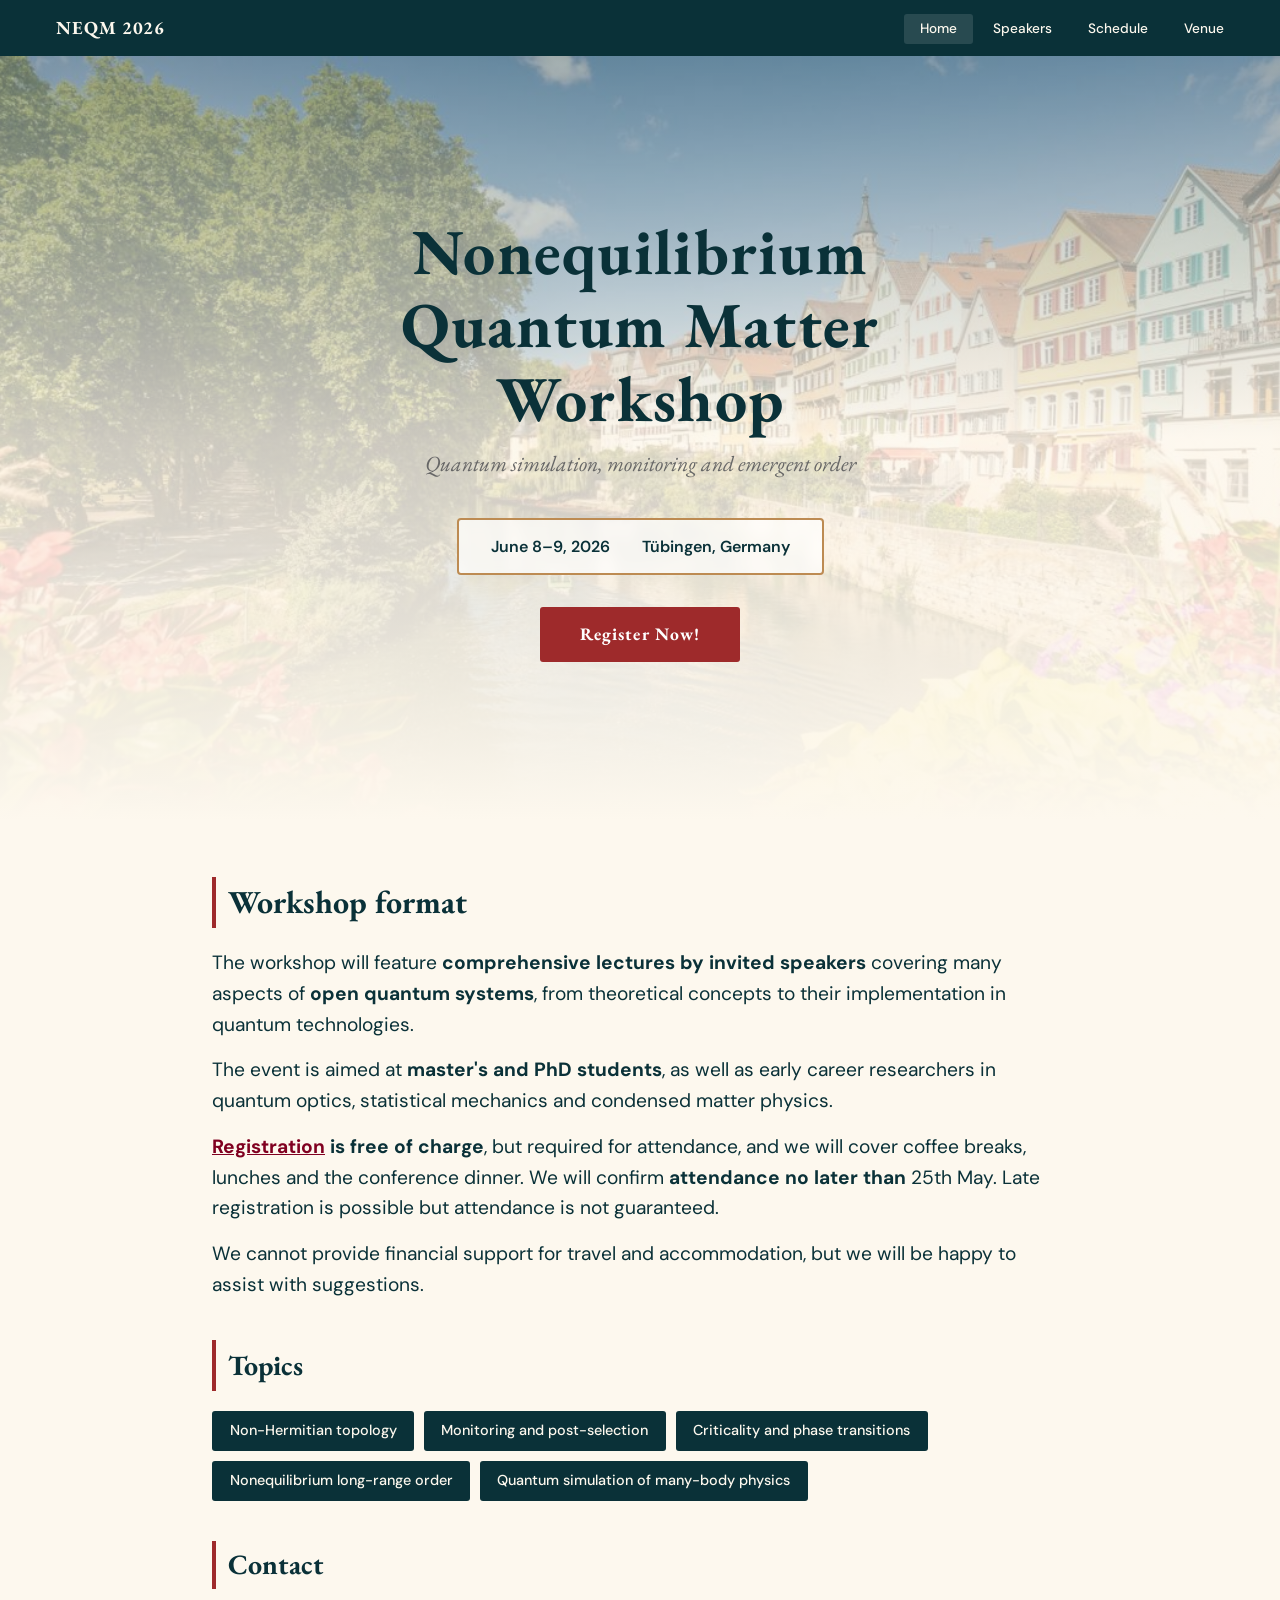
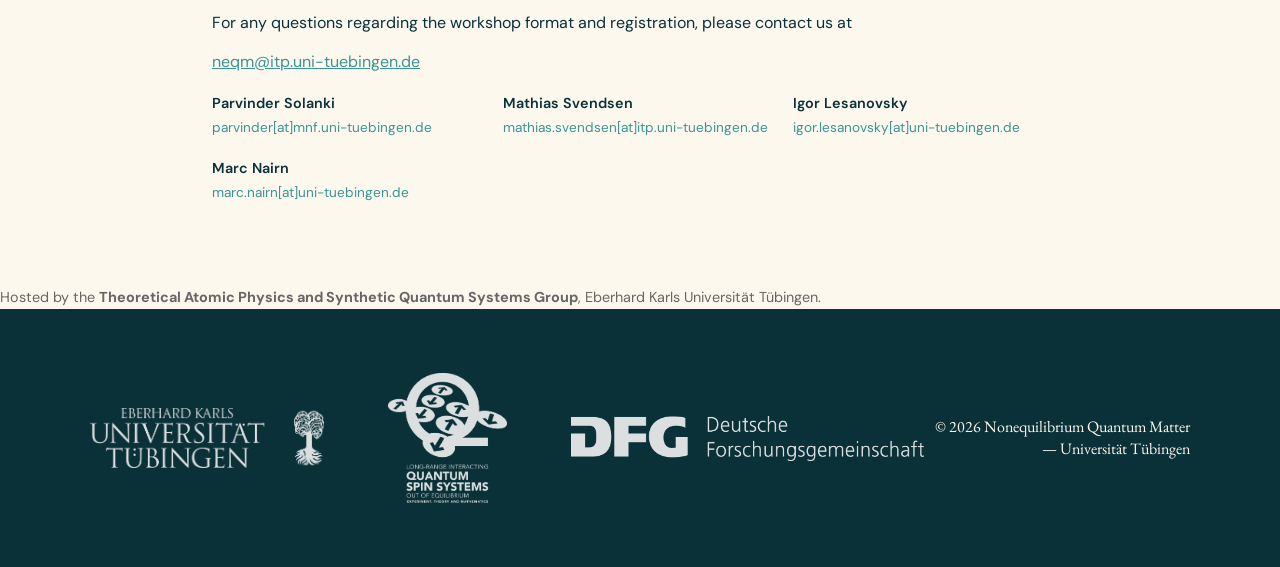
==== index.html @ 1b087402 "Update index.html" ====
<!DOCTYPE html>
<html lang="en">
<head>
  <meta charset="UTF-8">
  <meta name="viewport" content="width=device-width, initial-scale=1.0">
  
  <title>Nonequilibrium Quantum Matter Workshop - Tübingen</title>
  <meta name="description" content="Official website for the NEQM 2026 Workshop in Tübingen, Germany. Exploring quantum simulation, long-range interacting spin systems and monitoring.">
  <meta name="keywords" content="nonequilibrium workshop tübingen, NEQM 2026, quantum simulation workshop, physics conference Germany, Igor Lesanovsky, workshop summer 2026, quantum matter conference, quantum monitoring, non-Hermitian topology, criticality phase transitions, emergent order">

  <meta property="og:title" content="Workshop on Nonequilibrium Quantum Matter">
  <meta property="og:description" content="Join us June 8–9, 2026 in Tübingen for a two day workshop on nonequilibrium many body quantum systems with a focus on theory and quantum simulation.">
  <meta property="og:url" content="https://neqm-2026.github.io/">
  <meta property="og:type" content="website">

  <link rel="stylesheet" href="style.css">


  <script type="application/ld+json">
{
  "@context": "https://schema.org",
  "@type": "Event",
  "name": "Nonequilibrium Quantum Matter Workshop 2026",
  "startDate": "2026-06-08",
  "endDate": "2026-06-09",
  "eventAttendanceMode": "https://schema.org/OfflineEventAttendanceMode",
  "eventStatus": "https://schema.org/EventScheduled",
  "location": {
    "@type": "Place",
    "name": "University of Tübingen",
    "address": {
      "@type": "PostalAddress",
      "addressLocality": "Tübingen",
      "addressCountry": "DE"
    }
  },
  "description": "A workshop on Nonequilibrium Quantum Matter, quantum simulation, and monitoring."
}
</script>
</head>
<body>

<nav>
  <a href="index.html" class="brand">NEQM 2026</a>
  <ul>
    <li><a href="index.html" class="active">Home</a></li>
    <li><a href="speakers.html">Speakers</a></li>
    <li><a href="schedule.html">Schedule</a></li>
    <li><a href="venue.html">Venue</a></li>
  </ul>
</nav>

<div class="hero">
  <div class="hero-bg" style="background-image:url('tuebingen.jpeg');"></div>
  <div class="hero-overlay"></div>
  <div class="hero-content">
    <h1>Nonequilibrium Quantum Matter Workshop</h1>
    <p class="subtitle">Quantum simulation, monitoring and emergent order</p>
    <div class="meta-bar">
      <span>June 8–9, 2026</span>
      <span>Tübingen, Germany</span>
    </div>
    <br>
    <a href="https://docs.google.com/forms/d/e/1FAIpQLSetLVMr5iaq-DveBhheoXQ_t5PJRaabKPHp4IVyFSiqNWt9Qg/viewform?usp=publish-editor" class="btn" target="_blank" rel="noopener noreferrer">Register Now!</a>
  </div>
</div>


<div class="container">

  
<section id="format" style="font-size: 1.2rem; line-height: 1.6; margin-bottom: 40px;">
  <h2 style="font-size: 2rem;">Workshop format</h2>
  
  <div style="margin-bottom: 15px;">
    The workshop will feature <strong>comprehensive lectures by invited speakers</strong> covering many aspects of <strong>open quantum systems</strong>, from theoretical concepts to their implementation in quantum technologies.
  </div>
  
  <div style="margin-bottom: 15px;">
    The event is aimed at <strong>master's and PhD students</strong>, as well as early career researchers in quantum optics, statistical mechanics and condensed matter physics.
  </div>
  
  <div style="margin-bottom: 15px;">
    <strong><a href="https://docs.google.com/forms/d/e/1FAIpQLSetLVMr5iaq-DveBhheoXQ_t5PJRaabKPHp4IVyFSiqNWt9Qg/viewform?usp=publish-editor" target="_blank" rel="noopener noreferrer" style="color: #800020; text-decoration: underline;">Registration</a> is free of charge</strong>, but required for attendance, and we will cover coffee breaks, lunches and the conference dinner. We will confirm <strong>attendance no later than</strong> 25th May</strong>. Late registration is possible but attendance is not guaranteed.
  </div>
  
  <div style="margin-bottom: 15px;">
    We cannot provide financial support for travel and accommodation, but we will be happy to assist with suggestions.
  </div>
</section>

  <section id="topics" style="font-size: 2.0rem; line-height: 1.8; margin-bottom: 40px;">
    <h2>Topics</h2>
    <ul class="topics-list">
      <li>Non-Hermitian topology</li>
      <li>Monitoring and post-selection</li>
      <li>Criticality and phase transitions</li>
      <li>Nonequilibrium long-range order</li>
      <li>Quantum simulation of many-body physics</li>
    </ul>
  </section>
<!--
  <section id="poster" style="max-width:960px;">
    <h2>Conference Poster</h2>
    <div class="pdf-container">
      <embed src="poster_NEQM.pdf" type="application/pdf">
    </div>
    <p class="pdf-fallback">PDF not rendering? <a href="poster_NEQM.pdf" download>Download the poster directly</a>.</p>
  </section>
-->


  <section id="contact">
    <h2>Contact</h2>
    <p style="margin-bottom:0.75rem;">For any questions regarding the workshop format and registration, please contact us at</p> <p>
      <a href="mailto:neqm@itp.uni-tuebingen.de" style="color:var(--teal-light);">neqm@itp.uni-tuebingen.de</a></p>
    <div class="contact-grid">
      <div>
        <div class="name">Parvinder Solanki</div>
        <a href="mailto:parvinder@mnf.uni-tuebingen.de">parvinder[at]mnf.uni-tuebingen.de</a>
      </div>
      <div>
        <div class="name">Mathias Svendsen</div>
        <a href="mailto:mathias.svendsen@itp.uni-tuebingen.de">mathias.svendsen[at]itp.uni-tuebingen.de</a>
      </div>
      <div>
        <div class="name">Igor Lesanovsky</div>
        <a href="mailto:igor.lesanovsky@uni-tuebingen.de">igor.lesanovsky[at]uni-tuebingen.de</a>
      </div>
      <div>
        <div class="name">Marc Nairn</div>
        <a href="mailto:marc.nairn@uni-tuebingen.de">marc.nairn[at]uni-tuebingen.de</a>
      </div>
    </div>
    </div>
    <p style="margin-top:1.5rem; font-size:0.9rem; color:var(--grey);">
      Hosted by the <strong>Theoretical Atomic Physics and Synthetic Quantum Systems Group</strong>,
      Eberhard Karls Universität Tübingen.
    </p>
  </section>
</div>

<footer>
  <div class="footer-content">
    <div class="footer-sponsors">
      <img src="UTue.png" class="logo-uni" alt="University of Tübingen">
      <img src="FOR.png" class="logo-for" alt="FOR Research Group">
      <img src="DFG.png" class="logo-dfg" alt="DFG">
    </div>
    <div class="footer-copyright">
      &copy; 2026 Nonequilibrium Quantum Matter — Universität Tübingen
    </div>
  </div>
</footer>

</body>
</html>
---- style.css ----
@import url('https://fonts.googleapis.com/css2?family=EB+Garamond:ital,wght@0,400;0,600;0,700;1,400&family=DM+Sans:wght@400;500;600&display=swap');

:root {
  --cream: #fdf8ee;
  --teal: #0a3138;
  --red: #9e2a2b;
  --gold: #bd8b52;
  --teal-light: #3a9492;
  --grey: #666;
  --white: #fff;
  --border: rgba(10,49,56,0.1);
}

* { margin: 0; padding: 0; box-sizing: border-box; }

body {
  background: var(--cream);
  color: var(--teal);
  font-family: 'DM Sans', sans-serif;
  line-height: 1.7;
  min-height: 100vh;
  display: flex;
  flex-direction: column;
}

/* ── NAV ── */
nav {
  position: sticky;
  top: 0;
  z-index: 100;
  background: var(--teal);
  display: flex;
  justify-content: space-between;
  align-items: center;
  padding: 0 2.5rem;
  height: 56px;
}
nav .brand {
  font-family: 'EB Garamond', serif;
  font-size: 1.15rem;
  color: var(--cream);
  font-weight: 700;
  letter-spacing: 0.05em;
  text-decoration: none;
}
nav ul {
  list-style: none;
  display: flex;
  gap: 0.25rem;
}
nav a {
  color: var(--cream);
  text-decoration: none;
  font-size: 0.85rem;
  font-weight: 500;
  padding: 0.4rem 1rem;
  border-radius: 3px;
  transition: background 0.2s;
}
nav a:hover, nav a.active {
  background: rgba(255,255,255,0.12);
}

/* ── HERO (index only) ── */
.hero {
  position: relative;
  min-height: 85vh;
  display: flex;
  align-items: center;
  justify-content: center;
  text-align: center;
  overflow: hidden;
}
.hero-bg {
  position: absolute;
  inset: 0;
  background-size: cover;
  background-position: center 40%;
  opacity: 0.5;
}
.hero-overlay {
  position: absolute;
  inset: 0;
  background: linear-gradient(
    180deg,
    rgba(10,49,56,0.35) 0%,
    rgba(253,248,238,0.6) 50%,
    var(--cream) 100%
  );
}
.hero-content {
  position: relative;
  z-index: 2;
  max-width: 780px;
  padding: 2rem;
}
.hero h1 {
  font-family: 'EB Garamond', serif;
  font-size: clamp(2.4rem, 5.5vw, 4rem);
  font-weight: 700;
  letter-spacing: 0.02em;
  line-height: 1.15;
  margin-bottom: 0.6rem;
  color: var(--teal);
}
.hero .subtitle {
  font-family: 'EB Garamond', serif;
  font-size: clamp(1.05rem, 2.2vw, 1.35rem);
  font-style: italic;
  color: var(--grey);
  margin-bottom: 2.25rem;
}
.hero .meta-bar {
  display: inline-flex;
  gap: 2rem;
  flex-wrap: wrap;
  justify-content: center;
  font-size: 1rem;
  font-weight: 600;
  background: rgba(255,255,255,0.7);
  border: 2px solid var(--gold);
  border-radius: 4px;
  padding: 0.8rem 2rem;
  backdrop-filter: blur(6px);
}
.hero .meta-bar span { white-space: nowrap; }
.btn {
  display: inline-block;
  margin-top: 2rem;
  background: var(--red);
  color: var(--white);
  font-family: 'EB Garamond', serif;
  font-size: 1.1rem;
  font-weight: 700;
  letter-spacing: 0.06em;
  padding: 0.8rem 2.5rem;
  border-radius: 3px;
  text-decoration: none;
  transition: background 0.2s, transform 0.15s;
}
.btn:hover { background: #852324; transform: translateY(-1px); }

/* ── PAGE HEADER (non-index pages) ── */
.page-header {
  background: var(--teal);
  color: var(--cream);
  padding: 4rem 2rem 3rem;
  text-align: center;
}
.page-header h1 {
  font-family: 'EB Garamond', serif;
  font-size: clamp(2rem, 4vw, 3rem);
  font-weight: 700;
  letter-spacing: 0.02em;
}
.page-header p {
  margin-top: 0.5rem;
  font-size: 1rem;
  opacity: 0.75;
}

/* ── SECTIONS ── */
.container { max-width: 920px; margin: 0 auto; padding: 3.5rem 2rem; }
.container.wide { max-width: 1080px; }

section h2 {
  font-family: 'EB Garamond', serif;
  font-size: 1.75rem;
  font-weight: 700;
  margin-bottom: 1.25rem;
  color: var(--teal);
  border-left: 4px solid var(--red);
  padding-left: 0.75rem;
}

/* ── TOPICS ── */
.topics-list {
  list-style: none;
  display: flex;
  flex-wrap: wrap;
  gap: 0.6rem;
}
.topics-list li {
  background: var(--teal);
  color: var(--cream);
  padding: 0.45rem 1.1rem;
  border-radius: 3px;
  font-size: 0.9rem;
  font-weight: 500;
}

/* ── SPEAKER GRID ── */
.speaker-grid {
  display: grid;
  grid-template-columns: repeat(auto-fill, minmax(200px, 1fr));
  gap: 1.25rem;
  margin-top: 1rem;
}
.speaker-card {
  background: var(--white);
  border: 1px solid var(--border);
  border-radius: 6px;
  padding: 1.75rem 1.25rem;
  text-align: center;
  transition: box-shadow 0.2s;
}
.speaker-card:hover {
  box-shadow: 0 4px 20px rgba(10,49,56,0.08);
}
.speaker-card .avatar {
  width: 80px;
  height: 80px;
  border-radius: 50%;
  background: var(--teal);
  color: var(--cream);
  font-family: 'EB Garamond', serif;
  font-size: 1.6rem;
  font-weight: 700;
  display: flex;
  align-items: center;
  justify-content: center;
  margin: 0 auto 1rem;
}
.speaker-card .name {
  font-family: 'EB Garamond', serif;
  font-size: 1.1rem;
  font-weight: 700;
  color: var(--teal);
  margin-bottom: 0.25rem;
}
.speaker-card .affiliation {
  font-size: 0.82rem;
  color: var(--grey);
}

/* ── SCHEDULE ── */
.schedule-day { margin-bottom: 2.5rem; }
.schedule-day h3 {
  font-family: 'EB Garamond', serif;
  font-size: 1.35rem;
  font-weight: 700;
  margin-bottom: 0.75rem;
  color: var(--red);
}
.schedule-table {
  width: 100%;
  border-collapse: collapse;
  font-size: 0.92rem;
}
.schedule-table th,
.schedule-table td {
  padding: 0.75rem 1rem;
  text-align: left;
  border-bottom: 1px solid var(--border);
}
.schedule-table th {
  font-weight: 600;
  background: var(--teal);
  color: var(--cream);
  font-size: 0.8rem;
  text-transform: uppercase;
  letter-spacing: 0.06em;
}
.schedule-table tr:hover td { background: rgba(10,49,56,0.03); }
.schedule-table .break-row td {
  background: rgba(189,139,82,0.08);
  font-style: italic;
  color: var(--grey);
}

/* ── TRAVEL / VENUE ── */
.travel-grid {
  display: grid;
  grid-template-columns: repeat(auto-fit, minmax(260px, 1fr));
  gap: 1.25rem;
  margin-top: 1rem;
}
.travel-card {
  background: var(--white);
  border: 1px solid var(--border);
  border-radius: 6px;
  padding: 1.5rem;
}
.travel-card h3 {
  font-family: 'EB Garamond', serif;
  font-size: 1.1rem;
  margin-bottom: 0.5rem;
  color: var(--red);
}
.travel-card p {
  font-size: 0.9rem;
  color: var(--teal);
  margin-bottom: 0.5rem;
}
.travel-card a {
  color: var(--teal-light);
  font-size: 0.85rem;
  text-decoration: none;
  font-weight: 600;
}
.travel-card a:hover { text-decoration: underline; }

.venue-hero {
  width: 100%;
  max-height: 400px;
  object-fit: cover;
  border-radius: 6px;
  margin-bottom: 1.5rem;
}

/* ── POSTER ── */
.pdf-container {
  width: 100%;
  height: 80vh;
  min-height: 500px;
  border: 1px solid var(--gold);
  border-radius: 4px;
  overflow: hidden;
  margin-top: 1rem;
}
.pdf-container embed { width: 100%; height: 100%; border: none; }
.pdf-fallback {
  margin-top: 0.75rem;
  font-size: 0.85rem;
  color: var(--grey);
}
.pdf-fallback a { color: var(--red); }

/* ── CONTACTS ── */
.contact-grid {
  display: grid;
  grid-template-columns: repeat(auto-fit, minmax(220px, 1fr));
  gap: 1rem;
  margin-top: 1rem;
}
.contact-grid div { font-size: 0.9rem; }
.contact-grid .name { font-weight: 600; }
.contact-grid a {
  color: var(--teal-light);
  text-decoration: none;
  font-size: 0.85rem;
}
.contact-grid a:hover { text-decoration: underline; }

/* ── NOTE / PLACEHOLDER ── */
.placeholder-note {
  text-align: center;
  padding: 4rem 2rem;
  color: var(--grey);
  font-style: italic;
  font-size: 1.05rem;
}
/* ── FOOTER ── */
footer {
  margin-top: auto;
  background: var(--teal);
  color: var(--cream);
  /* Added more vertical padding to make the footer much larger */
  padding: 4rem 2.5rem; 
}

.footer-content {
  display: flex;
  justify-content: space-between;
  align-items: center;
  max-width: 1100px; /* Widened to fit larger logos */
  margin: 0 auto;
}

.footer-sponsors {
  display: flex;
  gap: 4rem; /* More space between large logos */
  align-items: center;
}

.footer-sponsors img {
  width: auto;
  object-fit: contain;
  filter: brightness(0) invert(0.95);
  opacity: 0.9;
  transition: transform 0.3s ease;
}

/* Individual size controls */
.logo-uni {
  height: 60px; 
}

.logo-for {
  height: 130px; 
}

.logo-dfg {
  height: 45px;  
}


.footer-sponsors img:hover {
  opacity: 1;
  transform: scale(1.05);
}
.footer-sponsors img:hover {
  opacity: 1;
  transform: scale(1.05);
}

.footer-copyright {
  font-family: 'EB Garamond', serif;
  font-size: 1rem;
  max-width: 350px;
  line-height: 1.4;
  text-align: right;
}

/* ── RESPONSIVE ADJUSTMENTS ── */
@media (max-width: 1024px) {
  .footer-content {
    flex-direction: column-reverse;
    gap: 3rem;
    text-align: center;
  }
  
  .footer-copyright {
    text-align: center;
  }

  .footer-sponsors img {
    height: 80px; /* Scale down slightly for tablets */
  }
}

@media (max-width: 640px) {
  .footer-sponsors {
    flex-direction: column; /* Stack logos on mobile to prevent overflow */
    gap: 2.5rem;
  }
  
  .footer-sponsors img {
    height: 100px; /* Keep them big on mobile by stacking */
  }
}

/* ── MOBILE ── */
@media (max-width: 640px) {
  nav { padding: 0 1rem; flex-wrap: wrap; height: auto; padding: 0.75rem 1rem; }
  nav ul { gap: 0; flex-wrap: wrap; }
  nav a { padding: 0.3rem 0.6rem; font-size: 0.8rem; }
  .hero { min-height: 70vh; }
  .hero .meta-bar { flex-direction: column; gap: 0.4rem; }
  .container { padding: 2.5rem 1.25rem; }
}

.map-container iframe {
  width: 100%;
  height: 450px;
  border: 0;
}

.address-box p {
  margin: 0.5rem 0;
  line-height: 1.5;
}

.address-box a {
  color: #0056b3;
  text-decoration: none;
}

.address-box a:hover {
  text-decoration: underline;
}
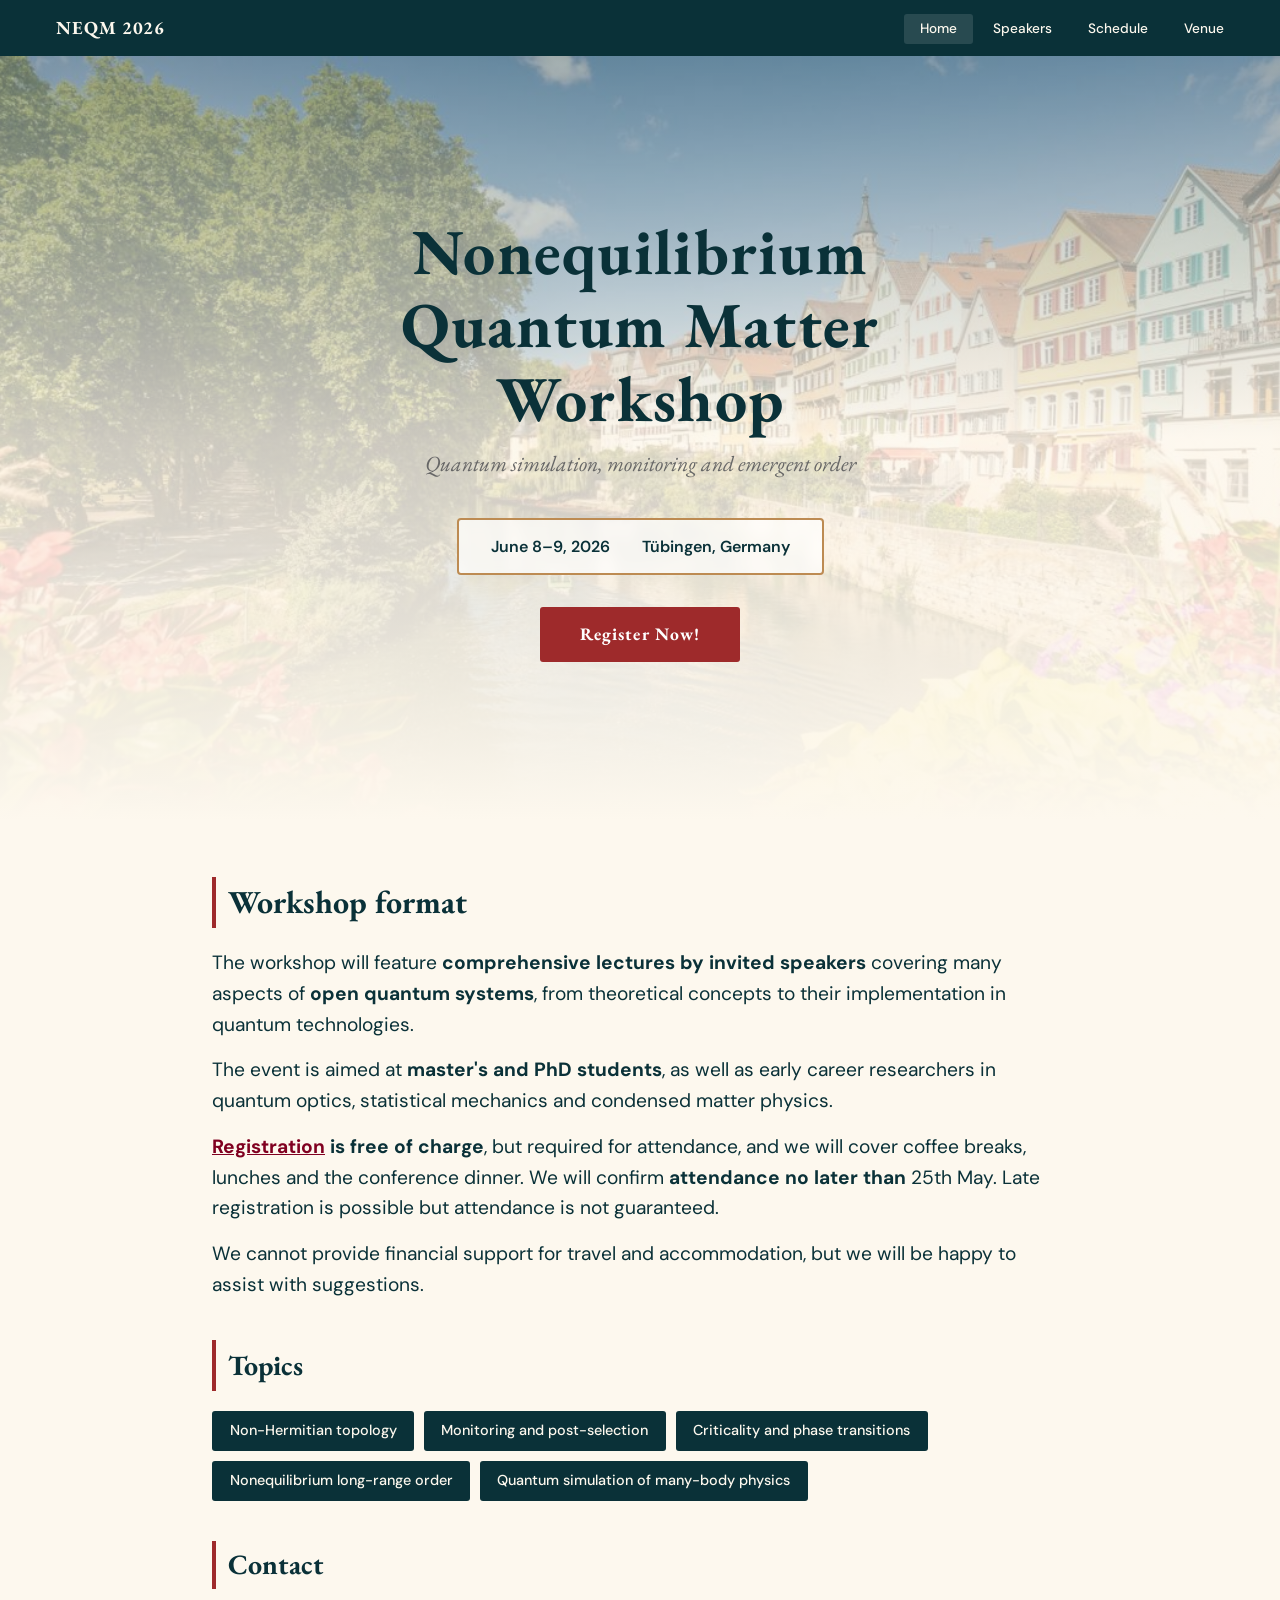
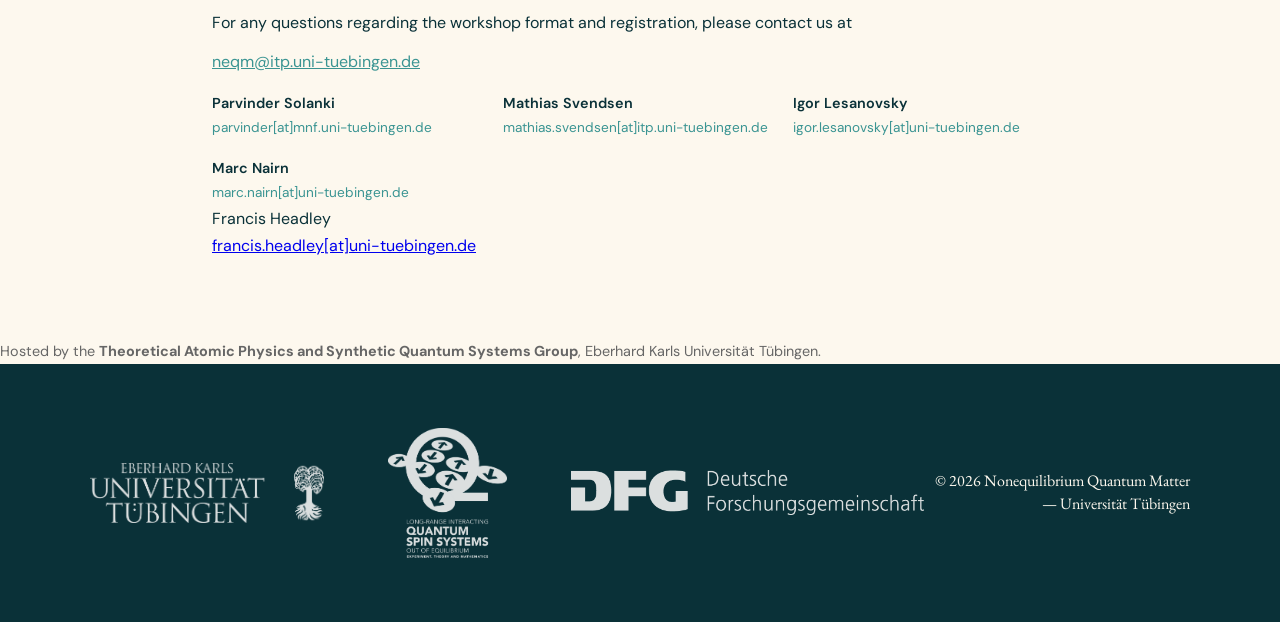
==== commit d94dce9b: "Update index.html" ====
--- a/index.html
+++ b/index.html
@@ -131,6 +131,10 @@
         <div class="name">Marc Nairn</div>
         <a href="mailto:marc.nairn@uni-tuebingen.de">marc.nairn[at]uni-tuebingen.de</a>
       </div>
+       </div>
+            <div>
+        <div class="name">Francis Headley</div>
+        <a href="mailto:marc.nairn@uni-tuebingen.de">francis.headley[at]uni-tuebingen.de</a>
     </div>
     </div>
     <p style="margin-top:1.5rem; font-size:0.9rem; color:var(--grey);">
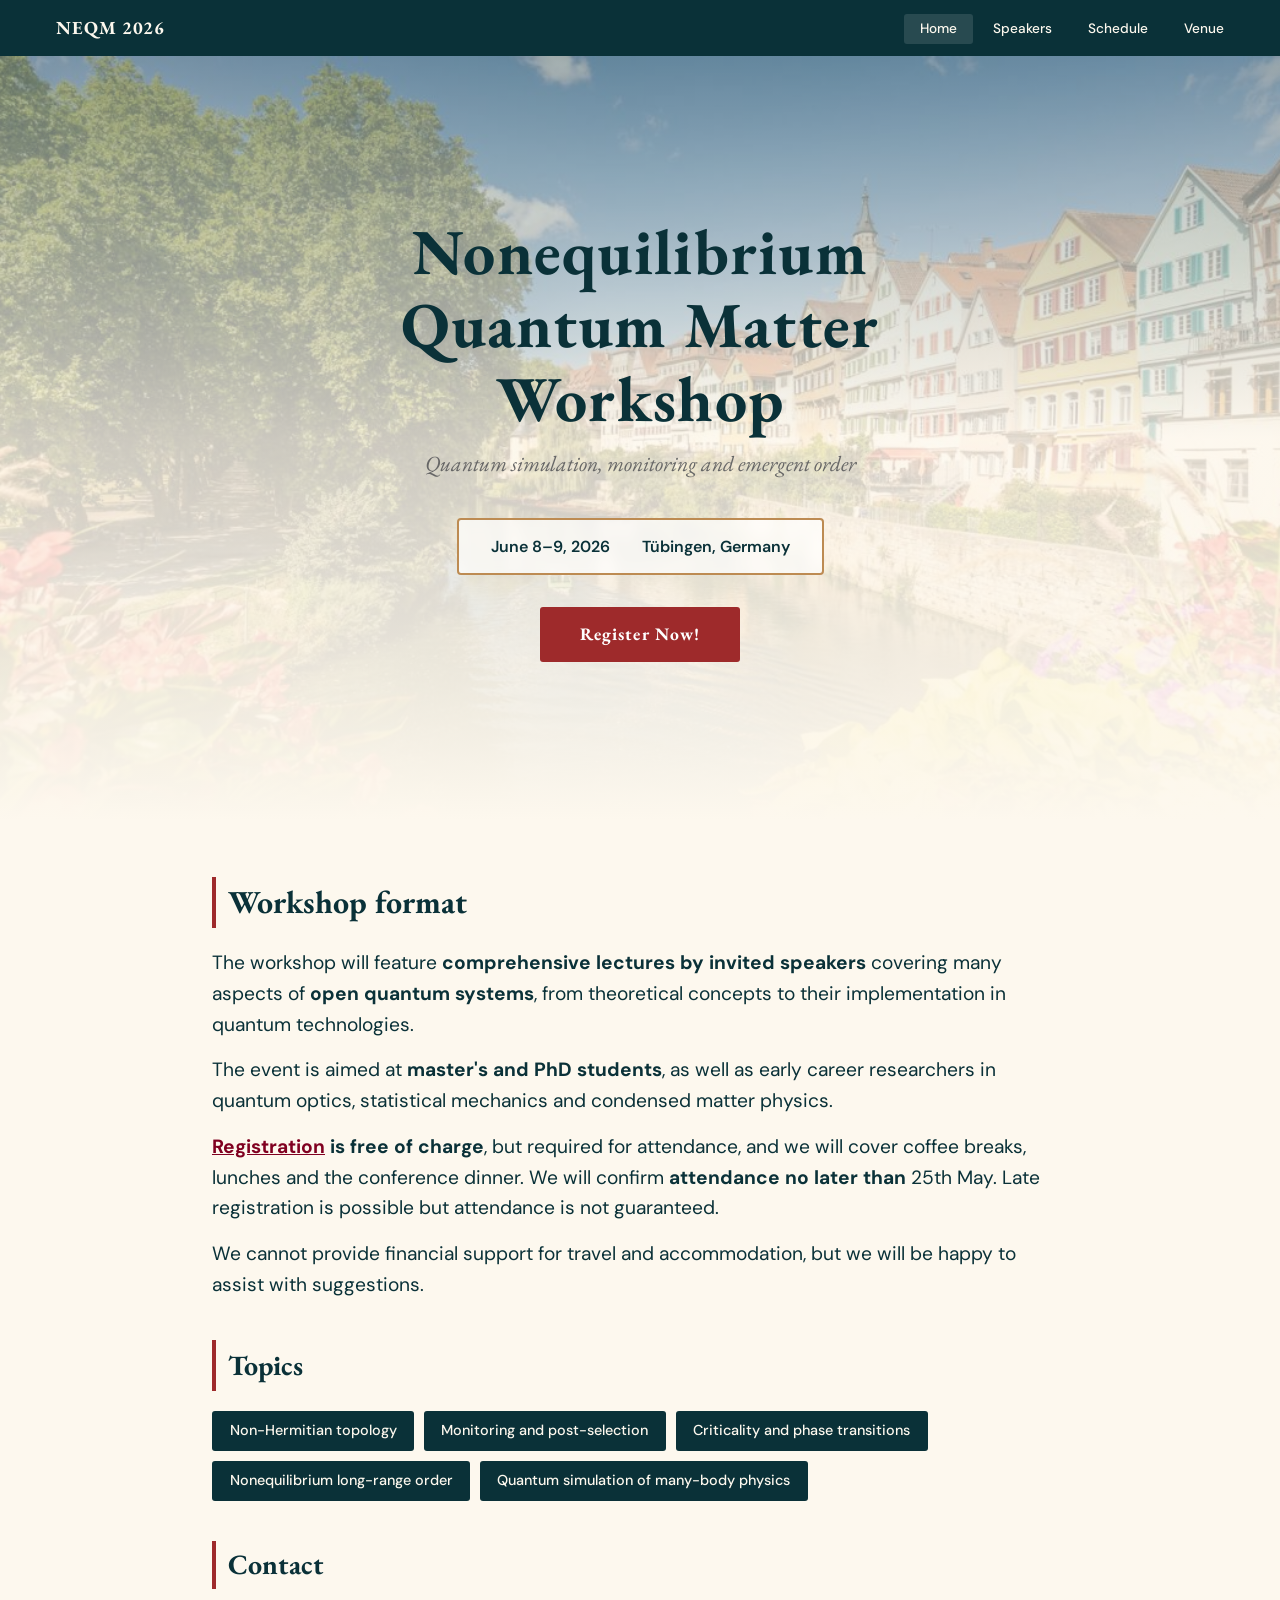
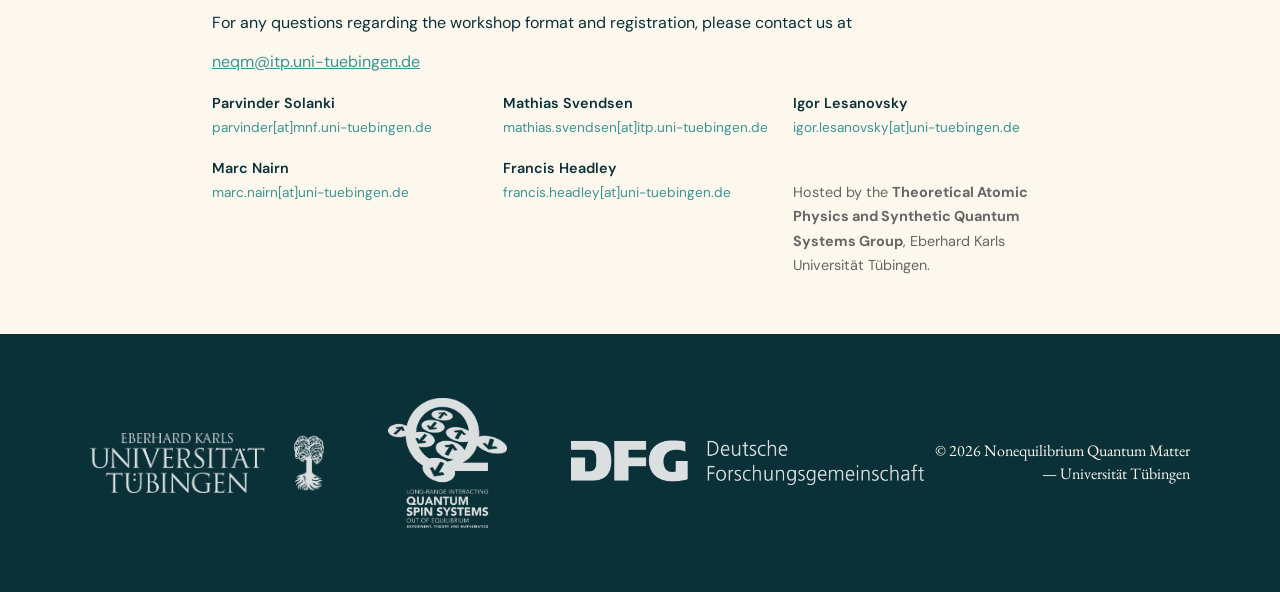
==== commit 1e0e94a4: "Update index.html" ====
--- a/index.html
+++ b/index.html
@@ -131,11 +131,9 @@
         <div class="name">Marc Nairn</div>
         <a href="mailto:marc.nairn@uni-tuebingen.de">marc.nairn[at]uni-tuebingen.de</a>
       </div>
-       </div>
-            <div>
+        <div>
         <div class="name">Francis Headley</div>
         <a href="mailto:marc.nairn@uni-tuebingen.de">francis.headley[at]uni-tuebingen.de</a>
-    </div>
     </div>
     <p style="margin-top:1.5rem; font-size:0.9rem; color:var(--grey);">
       Hosted by the <strong>Theoretical Atomic Physics and Synthetic Quantum Systems Group</strong>,
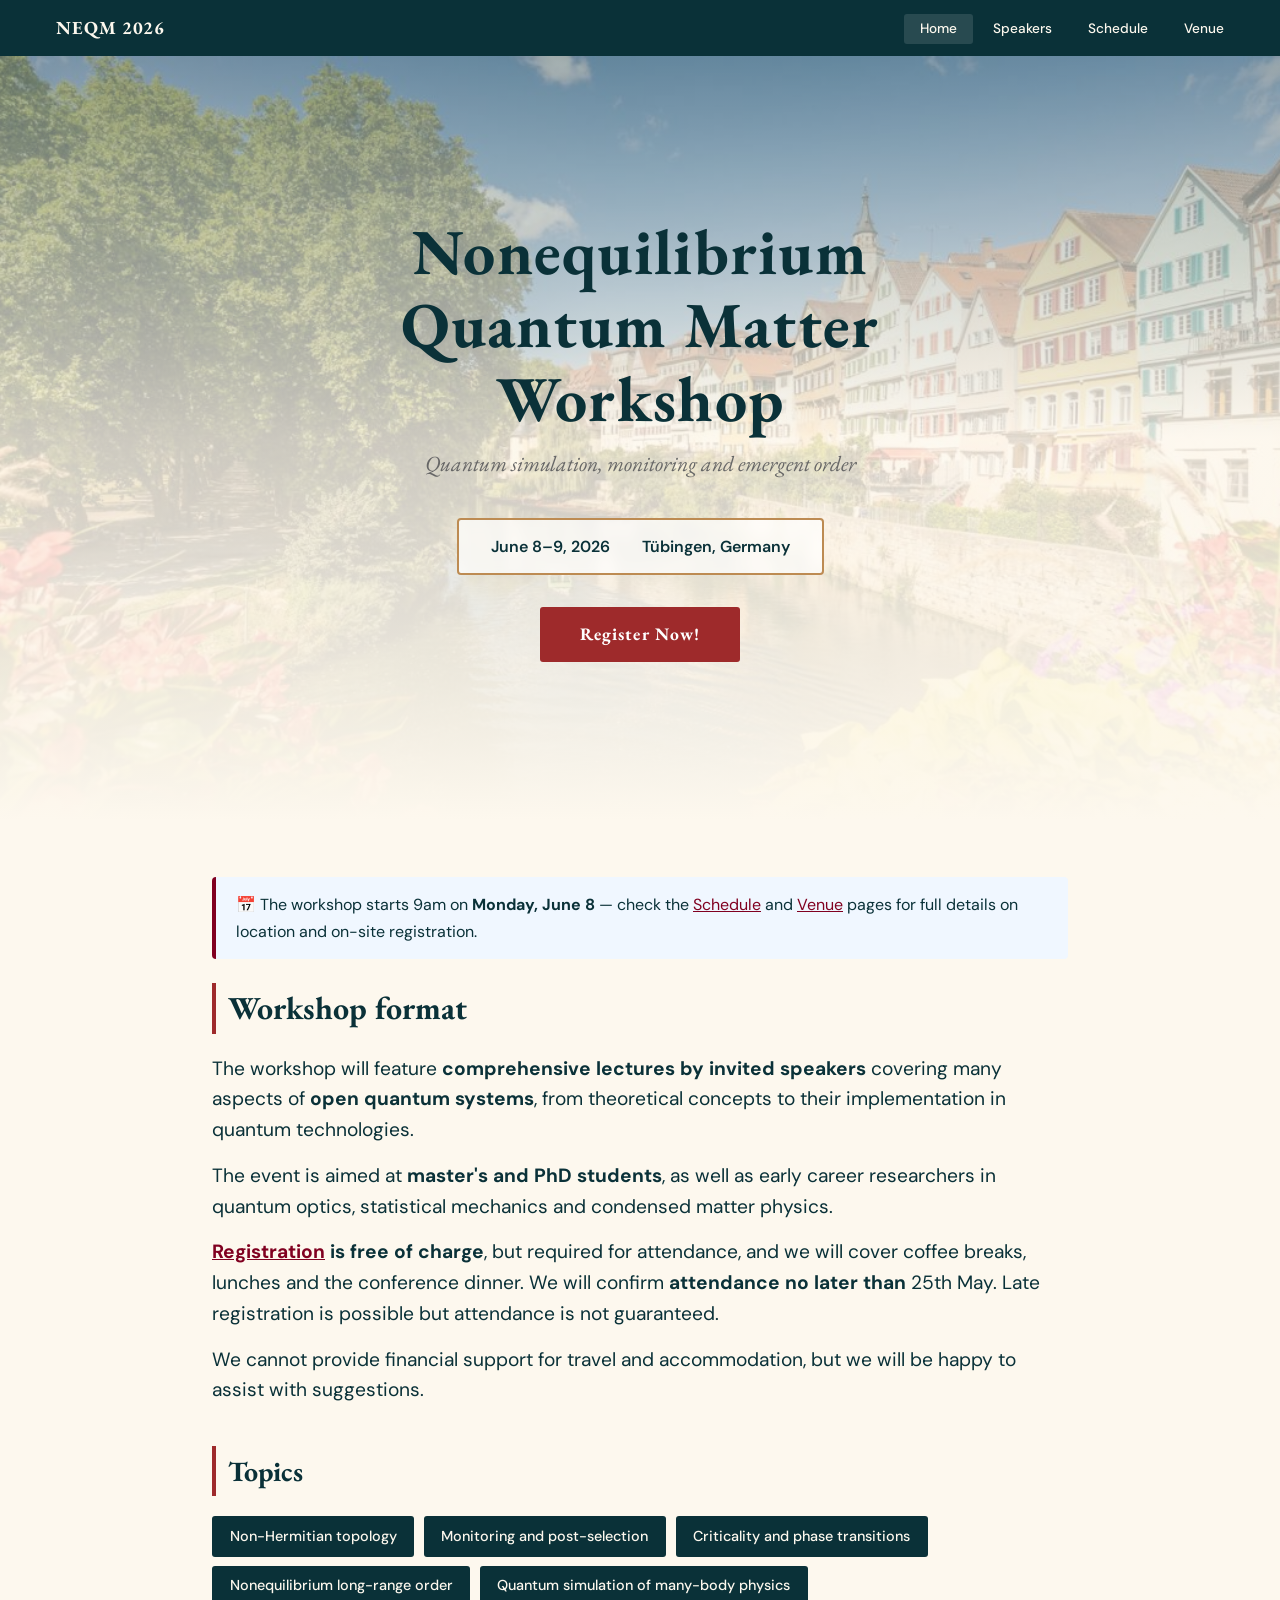
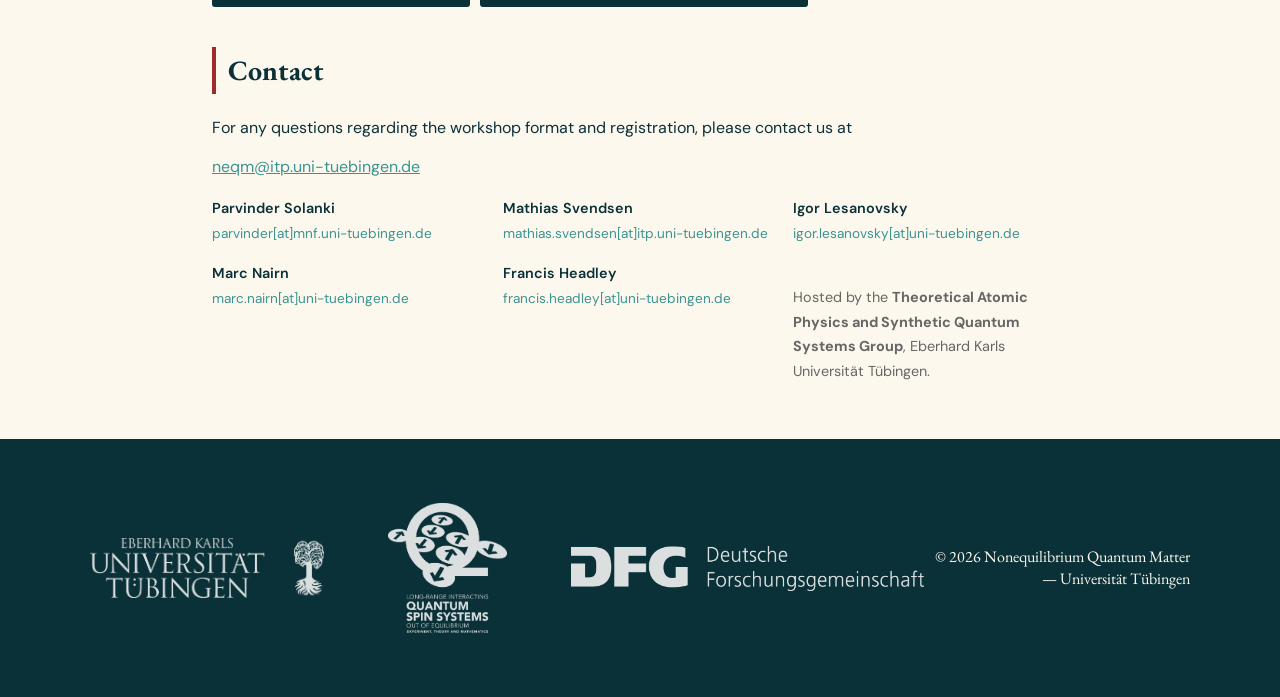
==== commit c325a4f9: "Update index.html" ====
--- a/index.html
+++ b/index.html
@@ -8,23 +8,28 @@
   <meta name="description" content="Official website for the NEQM 2026 Workshop in Tübingen, Germany. Exploring quantum simulation, long-range interacting spin systems and monitoring.">
   <meta name="keywords" content="nonequilibrium workshop tübingen, NEQM 2026, quantum simulation workshop, physics conference Germany, Igor Lesanovsky, workshop summer 2026, quantum matter conference, quantum monitoring, non-Hermitian topology, criticality phase transitions, emergent order">
 
-  <meta property="og:title" content="Workshop on Nonequilibrium Quantum Matter">
-  <meta property="og:description" content="Join us June 8–9, 2026 in Tübingen for a two day workshop on nonequilibrium many body quantum systems with a focus on theory and quantum simulation.">
-  <meta property="og:url" content="https://neqm-2026.github.io/">
-  <meta property="og:type" content="website">
+<meta property="og:title" content="Workshop on Nonequilibrium Quantum Matter">
+<meta property="og:description" content="Join us June 8–9, 2026 in Tübingen for a two day workshop on nonequilibrium many body quantum systems with a focus on theory and quantum simulation.">
+<meta property="og:url" content="https://neqm-2026.github.io/">
+<meta property="og:type" content="website">
+<meta property="og:image" content="https://neqm-2026.github.io/tuebingen.jpeg">
 
   <link rel="stylesheet" href="style.css">
 
 
-  <script type="application/ld+json">
+ <script type="application/ld+json">
 {
   "@context": "https://schema.org",
   "@type": "Event",
+
   "name": "Nonequilibrium Quantum Matter Workshop 2026",
+
   "startDate": "2026-06-08",
   "endDate": "2026-06-09",
+
   "eventAttendanceMode": "https://schema.org/OfflineEventAttendanceMode",
   "eventStatus": "https://schema.org/EventScheduled",
+
   "location": {
     "@type": "Place",
     "name": "University of Tübingen",
@@ -34,7 +39,34 @@
       "addressCountry": "DE"
     }
   },
-  "description": "A workshop on Nonequilibrium Quantum Matter, quantum simulation, and monitoring."
+
+  "image": [
+    "https://neqm-2026.github.io/tuebingen.jpeg"
+  ],
+
+  "description": "A workshop on nonequilibrium quantum matter, quantum simulation, monitoring and emergent order.",
+
+  "organizer": {
+    "@type": "Organization",
+    "name": "Theoretical Atomic Physics and Synthetic Quantum Systems Group",
+    "url": "https://uni-tuebingen.de/"
+  },
+
+  "performer": [
+    {
+      "@type": "Person",
+      "name": "Igor Lesanovsky"
+    }
+  ],
+
+  "offers": {
+    "@type": "Offer",
+    "url": "https://docs.google.com/forms/d/e/1FAIpQLSetLVMr5iaq-DveBhheoXQ_t5PJRaabKPHp4IVyFSiqNWt9Qg/viewform",
+    "price": "0",
+    "priceCurrency": "EUR",
+    "availability": "https://schema.org/InStock",
+    "validFrom": "2026-05-25"
+  }
 }
 </script>
 </head>
@@ -68,6 +100,9 @@
 
 <div class="container">
 
+  <div style="background:#f0f7ff; border-left:4px solid #800020; border-radius:4px; padding:0.85rem 1.25rem; margin-bottom:1.5rem; font-size:1rem;">
+  📅 The workshop starts 9am on <strong>Monday, June 8</strong> — check the <a href="schedule.html" style="color:#800020;">Schedule</a> and <a href="venue.html" style="color:#800020;">Venue</a> pages for full details on location and on-site registration.
+</div>
   
 <section id="format" style="font-size: 1.2rem; line-height: 1.6; margin-bottom: 40px;">
   <h2 style="font-size: 2rem;">Workshop format</h2>
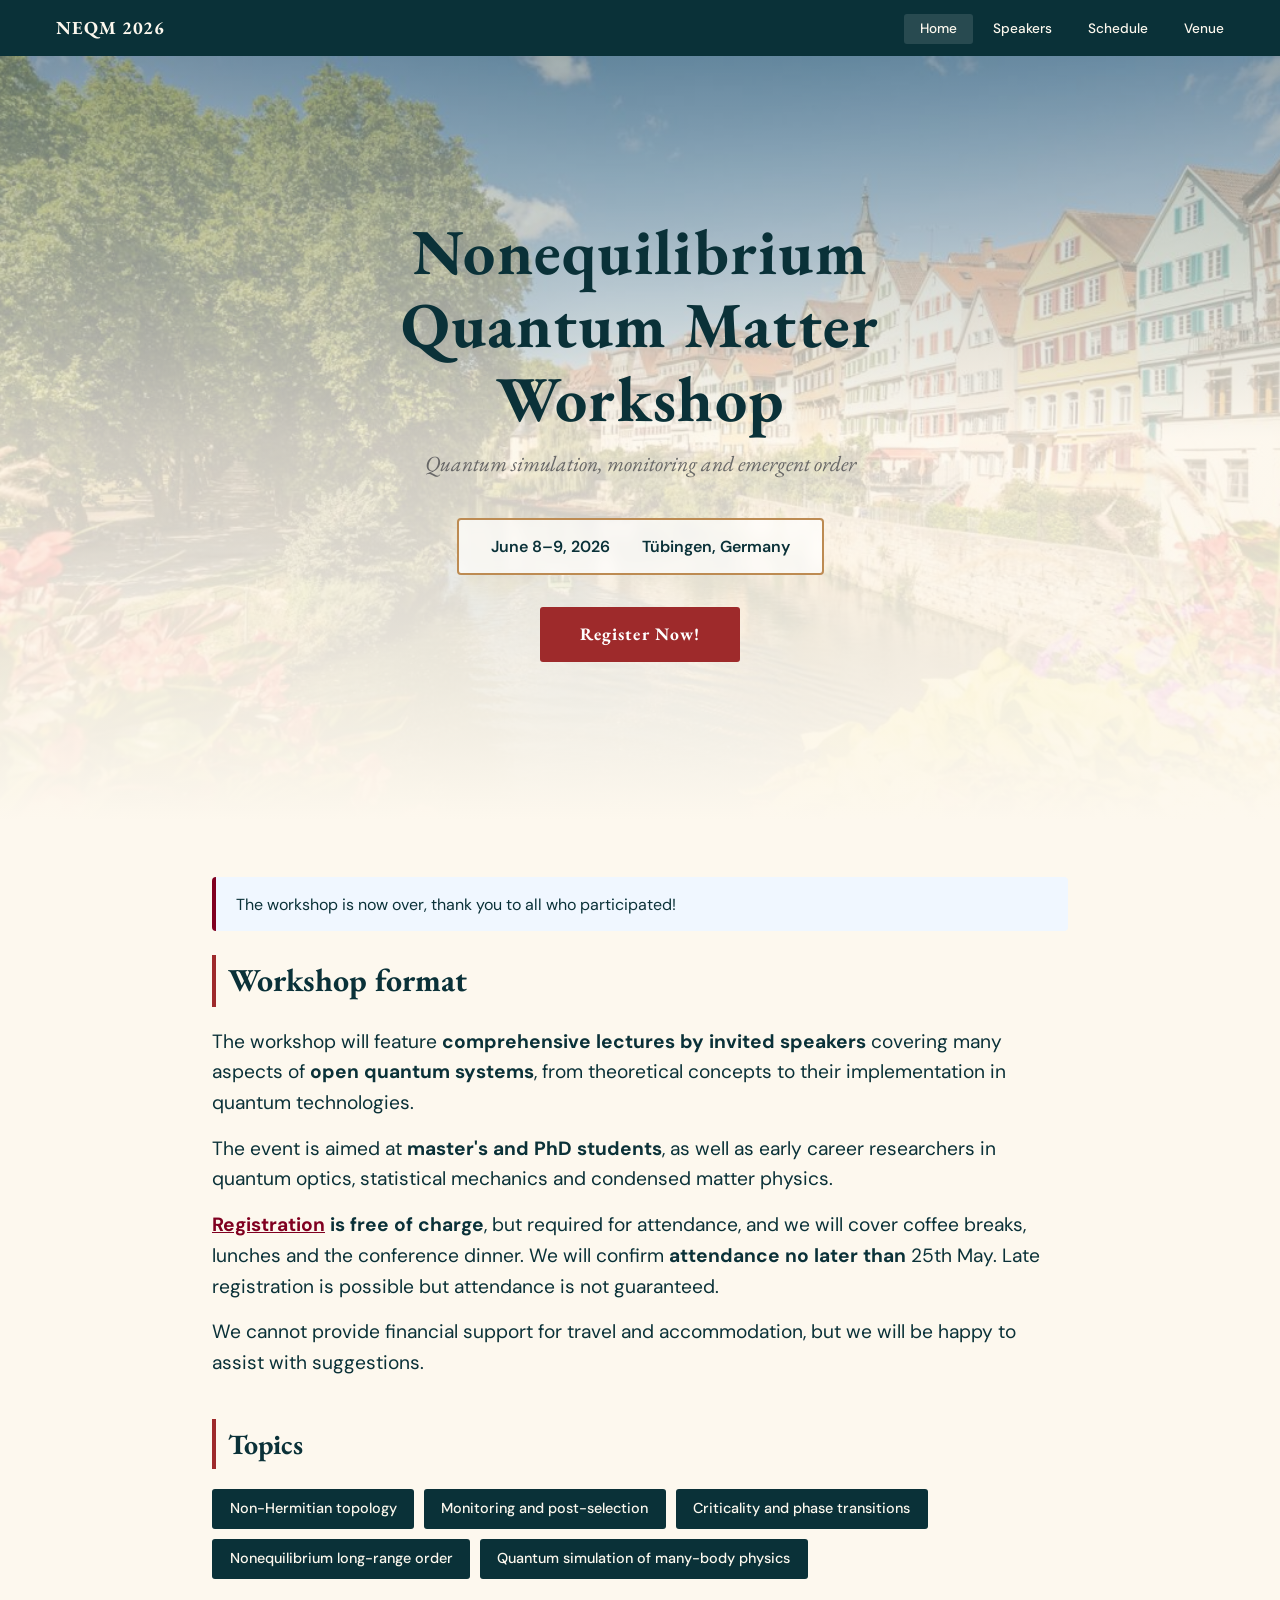
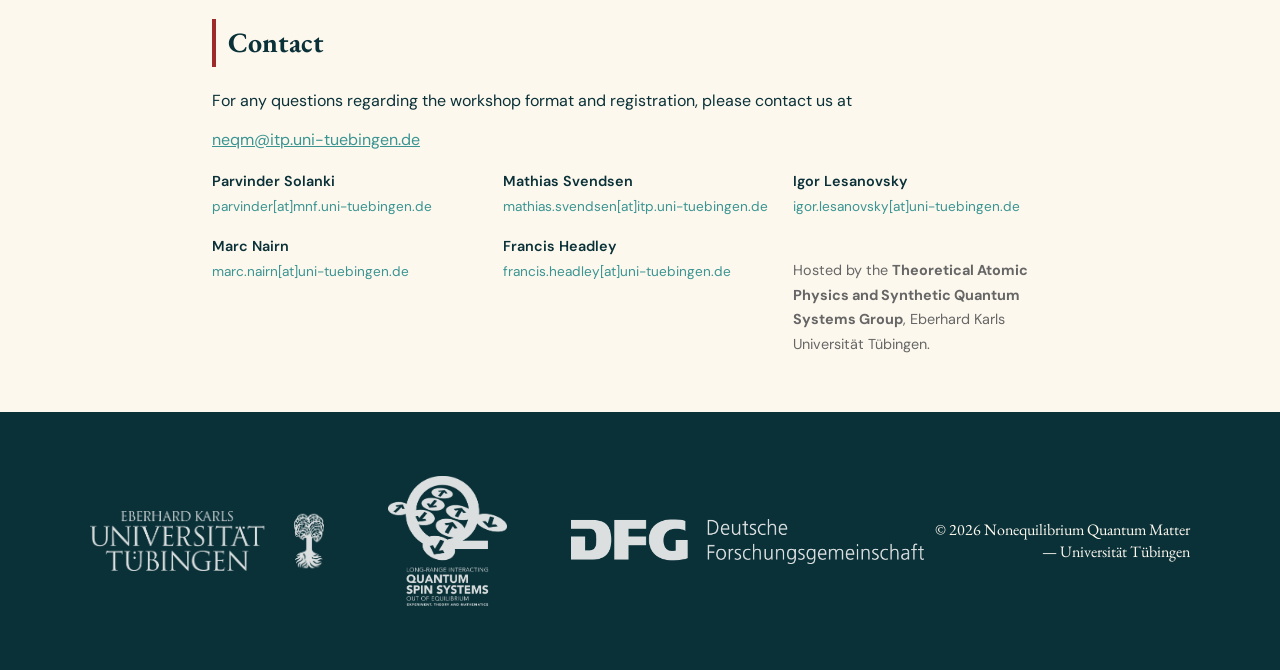
==== commit a7e06b39: "Update index.html" ====
--- a/index.html
+++ b/index.html
@@ -100,8 +100,8 @@
 
 <div class="container">
 
-  <div style="background:#f0f7ff; border-left:4px solid #800020; border-radius:4px; padding:0.85rem 1.25rem; margin-bottom:1.5rem; font-size:1rem;">
-  📅 The workshop starts 9am on <strong>Monday, June 8</strong> — check the <a href="schedule.html" style="color:#800020;">Schedule</a> and <a href="venue.html" style="color:#800020;">Venue</a> pages for full details on location and on-site registration.
+<div style="background:#f0f7ff; border-left:4px solid #800020; border-radius:4px; padding:0.85rem 1.25rem; margin-bottom:1.5rem; font-size:1rem;">
+  The workshop is now over, thank you to all who participated!
 </div>
   
 <section id="format" style="font-size: 1.2rem; line-height: 1.6; margin-bottom: 40px;">
